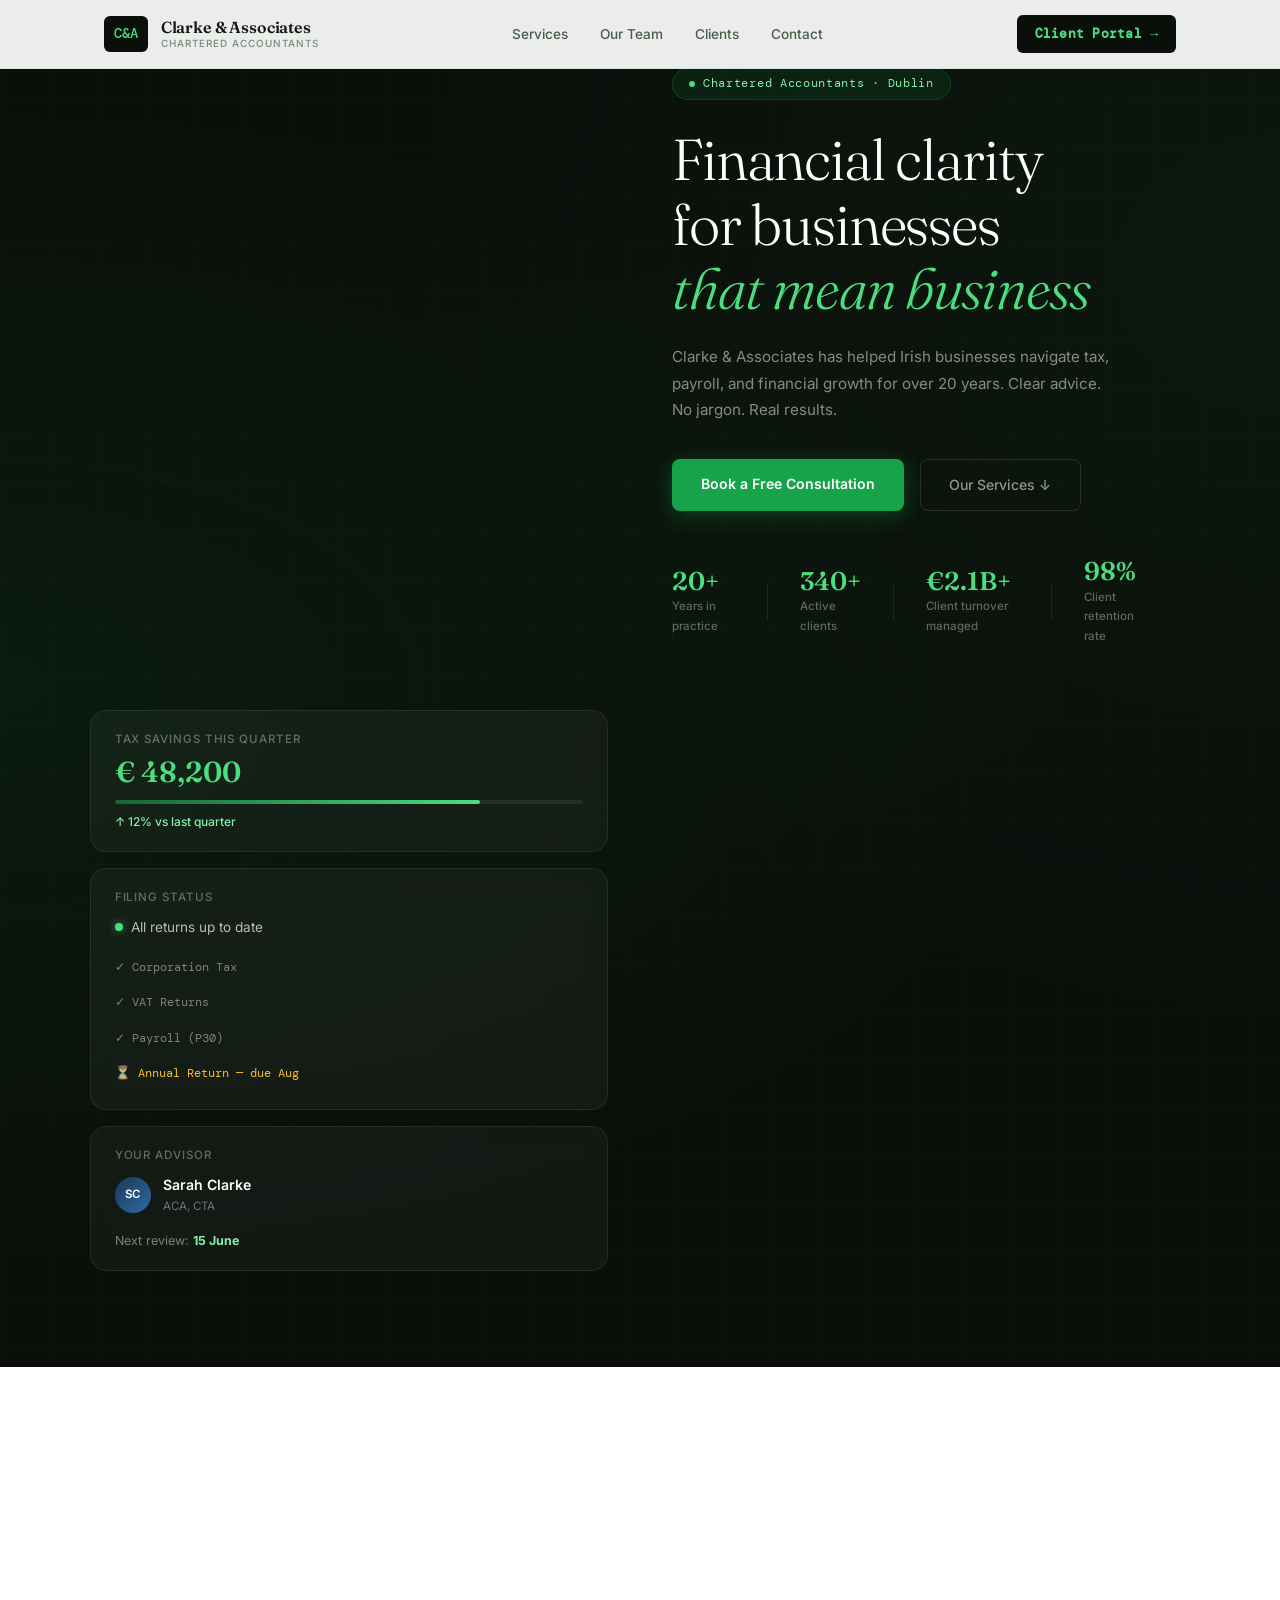
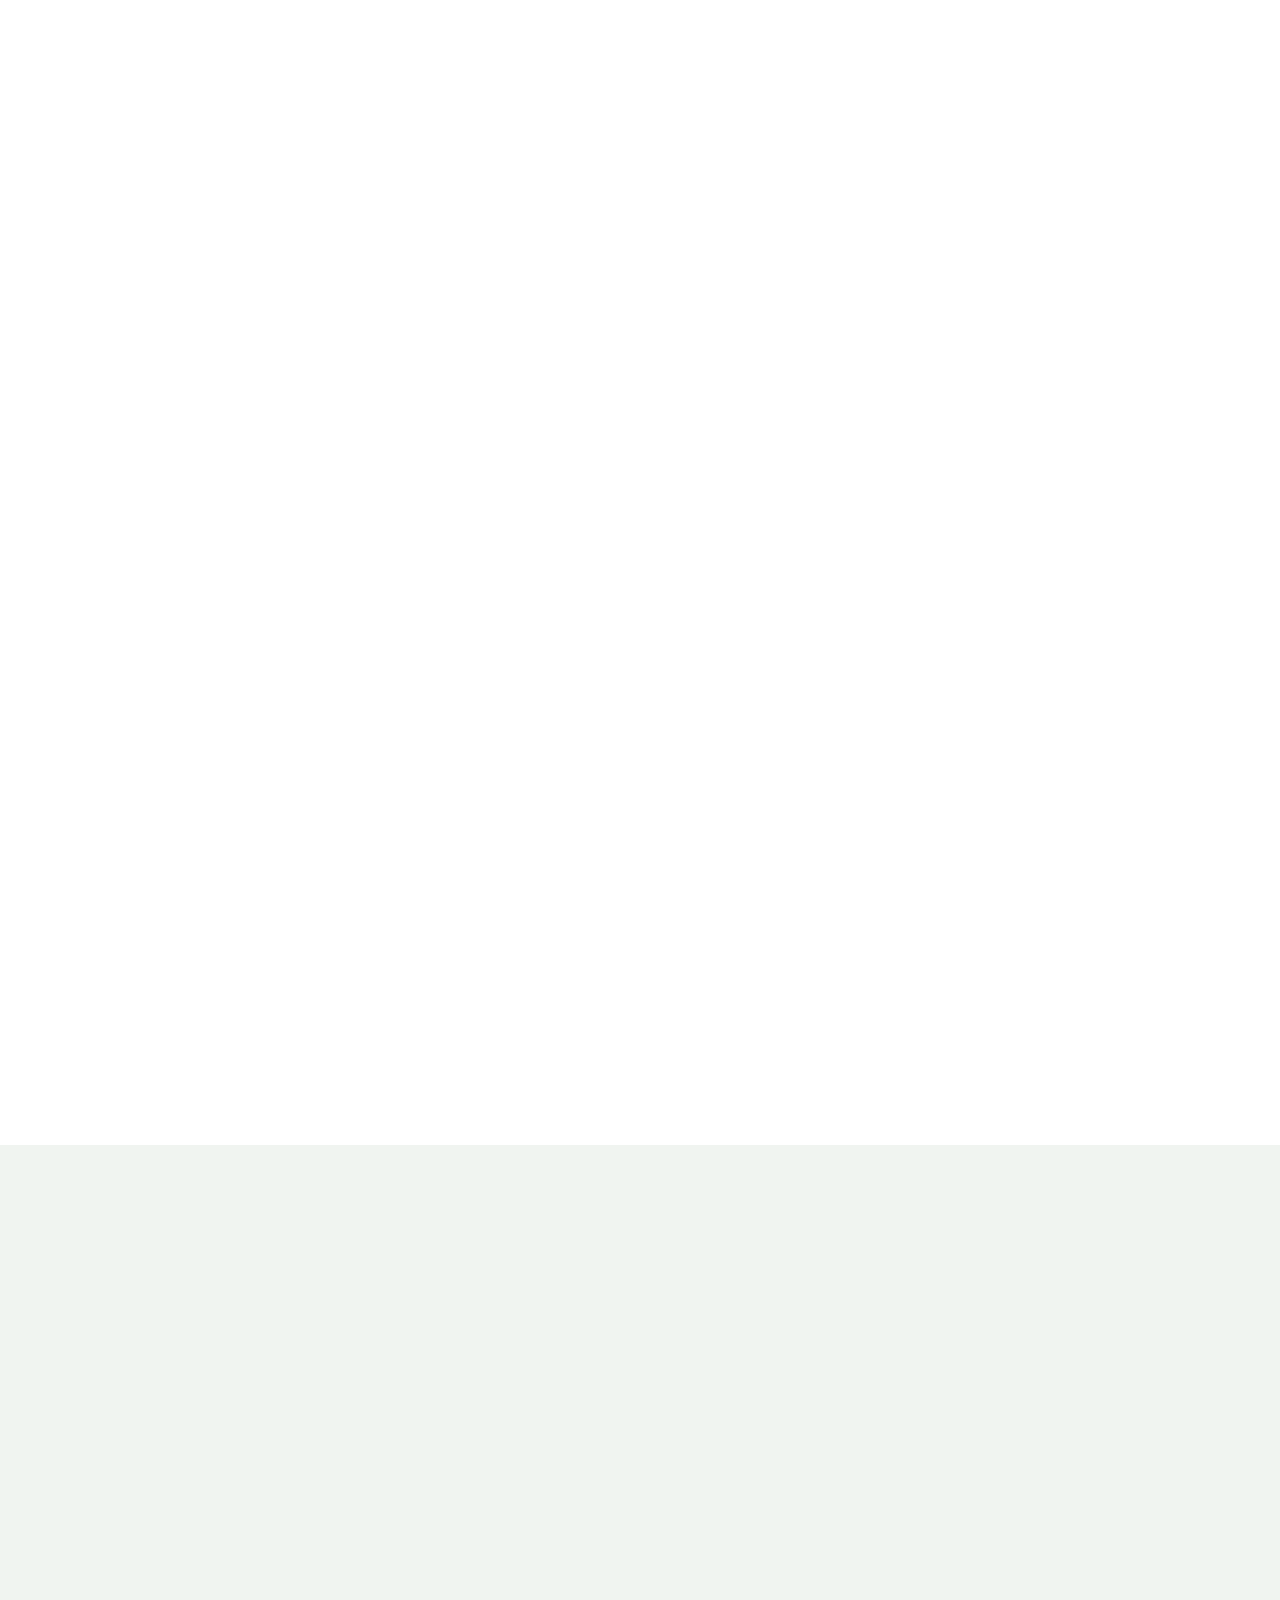
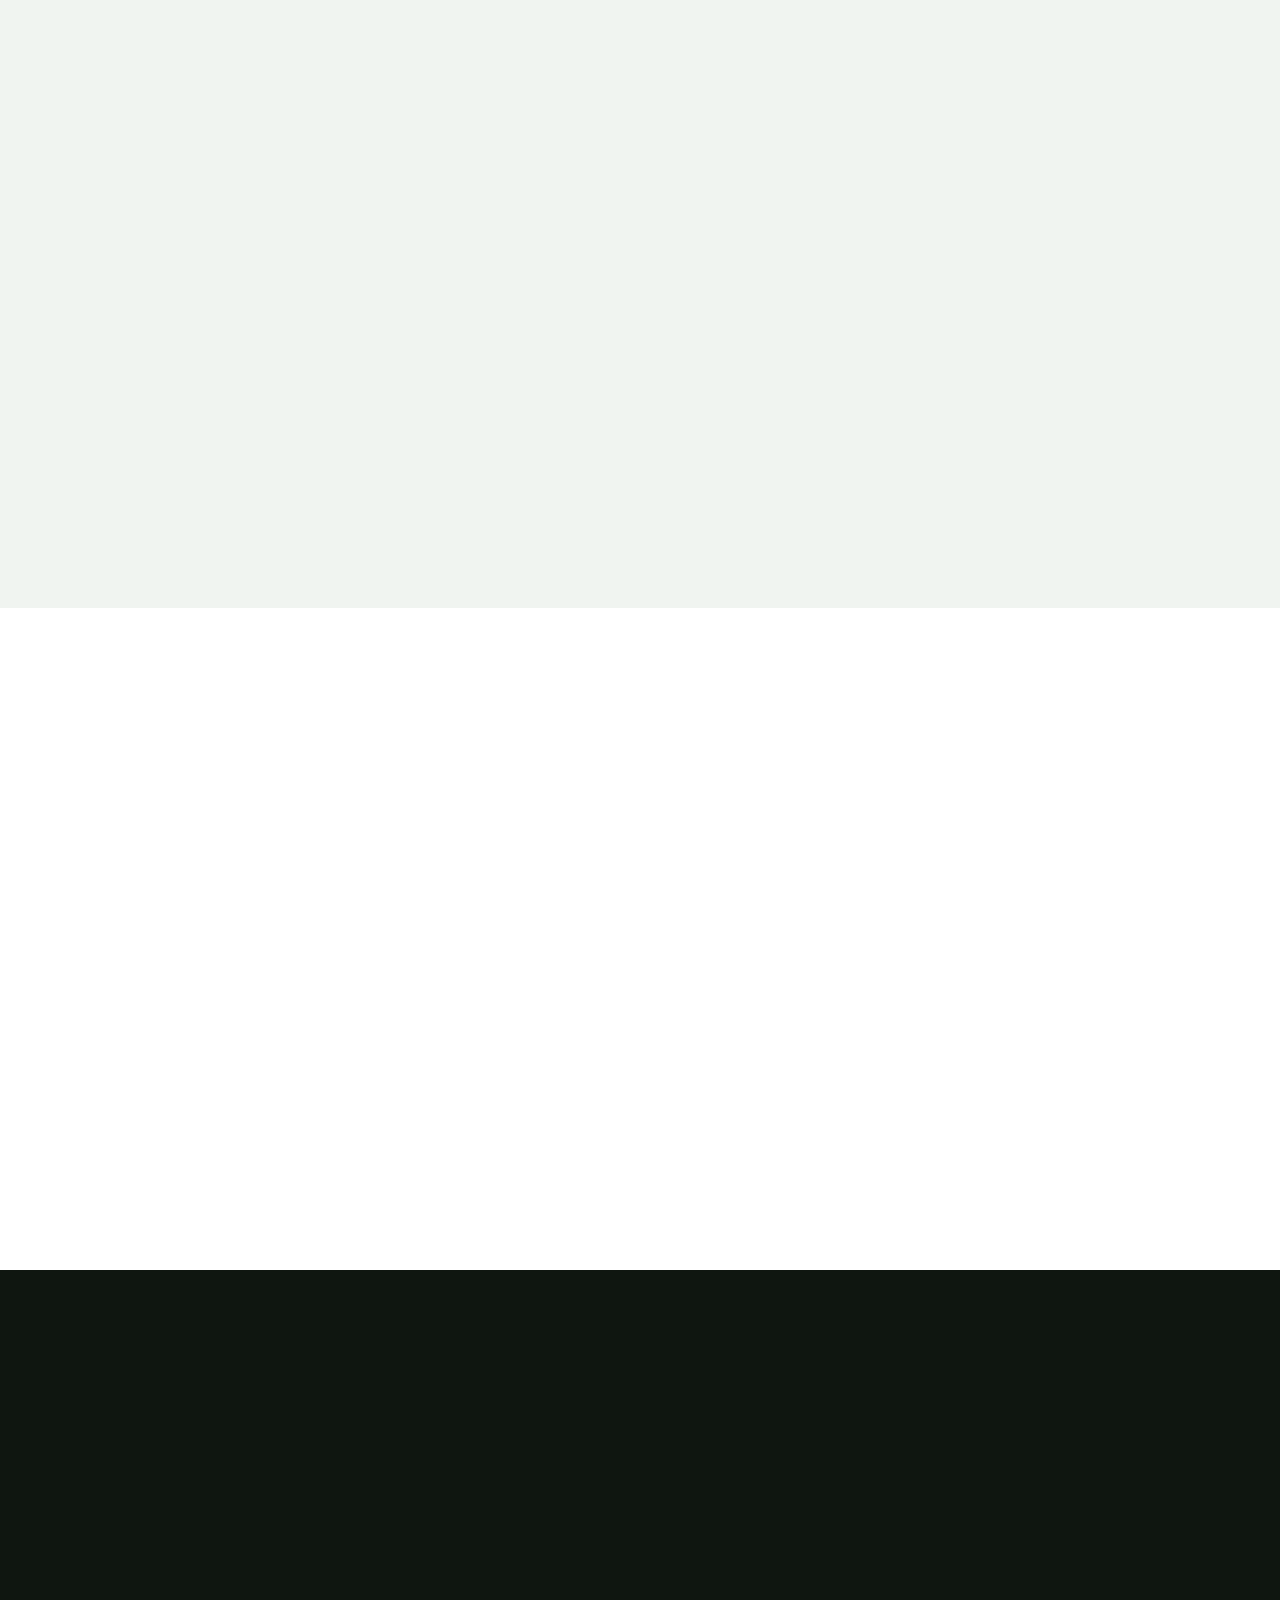
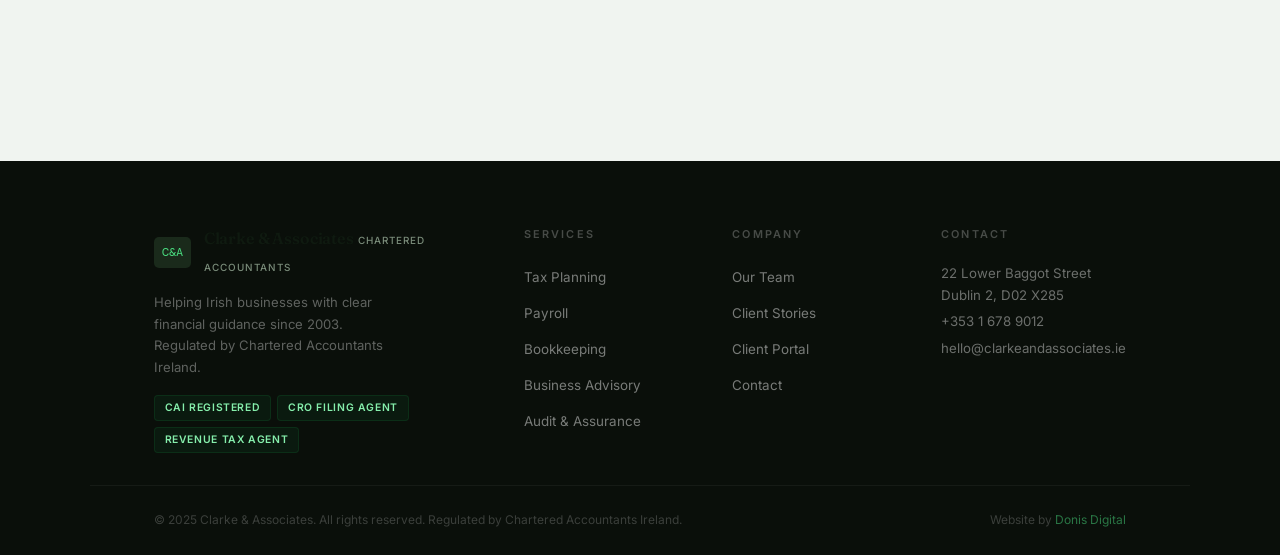
==== demos/accountancy/index.html @ 8ac21675 "Fix accountancy portal link and Safari blur" ====
<!DOCTYPE html>
<html lang="en">
<head>
  <meta charset="UTF-8"/>
  <meta name="viewport" content="width=device-width, initial-scale=1.0"/>
  <title>Clarke & Associates — Chartered Accountants Dublin</title>
  <link rel="preconnect" href="https://fonts.googleapis.com"/>
  <link href="https://fonts.googleapis.com/css2?family=Fraunces:ital,wght@0,300;0,400;0,600;1,300;1,400&family=Inter:wght@300;400;500;600&family=DM+Mono:wght@400;500&display=swap" rel="stylesheet"/>
  <link rel="stylesheet" href="style.css"/>
</head>
<body>

  <!-- NAV -->
  <nav id="navbar">
    <div class="nav-inner">
      <div class="nav-logo">
        <span class="logo-mark">C&amp;A</span>
        <div class="logo-text-wrap">
          <span class="logo-name">Clarke &amp; Associates</span>
          <span class="logo-sub">Chartered Accountants</span>
        </div>
      </div>
      <ul class="nav-links">
        <li><a href="#services">Services</a></li>
        <li><a href="#team">Our Team</a></li>
        <li><a href="#testimonials">Clients</a></li>
        <li><a href="#contact">Contact</a></li>
      </ul>
      <a href="#portal" class="nav-portal">Client Portal →</a>
      <button class="nav-burger" id="burger" aria-label="Toggle menu">&#9776;</button>
    </div>
  </nav>

  <!-- MOBILE MENU -->
  <div class="mobile-menu" id="mobileMenu">
    <ul>
      <li><a href="#services">Services</a></li>
      <li><a href="#team">Our Team</a></li>
      <li><a href="#testimonials">Clients</a></li>
      <li><a href="#contact">Contact</a></li>
      <li><a href="#portal" class="portal-link">Client Portal →</a></li>
    </ul>
  </div>

  <!-- HERO -->
  <section id="hero">
    <div class="hero-bg"></div>
    <div class="hero-content">
      <div class="hero-badge">
        <span class="badge-dot"></span>
        Chartered Accountants · Dublin
      </div>
      <h1>Financial clarity<br/>for businesses<br/><em>that mean business</em></h1>
      <p class="hero-desc">Clarke &amp; Associates has helped Irish businesses navigate tax, payroll, and financial growth for over 20 years. Clear advice. No jargon. Real results.</p>
      <div class="hero-ctas">
        <a href="#contact" class="btn-primary">Book a Free Consultation</a>
        <a href="#services" class="btn-ghost">Our Services ↓</a>
      </div>
      <div class="hero-trust">
        <div class="trust-item">
          <span class="trust-num">20+</span>
          <span class="trust-label">Years in practice</span>
        </div>
        <div class="trust-divider"></div>
        <div class="trust-item">
          <span class="trust-num">340+</span>
          <span class="trust-label">Active clients</span>
        </div>
        <div class="trust-divider"></div>
        <div class="trust-item">
          <span class="trust-num">€2.1B+</span>
          <span class="trust-label">Client turnover managed</span>
        </div>
        <div class="trust-divider"></div>
        <div class="trust-item">
          <span class="trust-num">98%</span>
          <span class="trust-label">Client retention rate</span>
        </div>
      </div>
    </div>
    <div class="hero-visual">
      <div class="hero-card card-1">
        <div class="hc-label">Tax savings this quarter</div>
        <div class="hc-value">€ 48,200</div>
        <div class="hc-bar"><div class="hc-fill w-78"></div></div>
        <div class="hc-sub">↑ 12% vs last quarter</div>
      </div>
      <div class="hero-card card-2">
        <div class="hc-label">Filing status</div>
        <div class="hc-status">
          <span class="status-dot green"></span>
          <span>All returns up to date</span>
        </div>
        <div class="hc-checklist">
          <div class="hc-check done">✓ Corporation Tax</div>
          <div class="hc-check done">✓ VAT Returns</div>
          <div class="hc-check done">✓ Payroll (P30)</div>
          <div class="hc-check pending">⏳ Annual Return — due Aug</div>
        </div>
      </div>
      <div class="hero-card card-3">
        <div class="hc-label">Your advisor</div>
        <div class="hc-advisor">
          <div class="advisor-avatar">SC</div>
          <div>
            <strong>Sarah Clarke</strong>
            <span>ACA, CTA</span>
          </div>
        </div>
        <div class="hc-next">Next review: <strong>15 June</strong></div>
      </div>
    </div>
  </section>

  <!-- SERVICES -->
  <section id="services">
    <div class="container">
      <div class="section-header reveal">
        <div class="section-tag">What we do</div>
        <h2>Services built around<br/>your business needs</h2>
        <p class="section-sub">Whether you're a sole trader or a growing SME, we have the expertise to keep your finances in order and your business moving forward.</p>
      </div>
      <div class="services-grid">

        <div class="service-card reveal">
          <div class="service-icon-wrap green">
            <span>📊</span>
          </div>
          <h3>Tax Planning &amp; Returns</h3>
          <p>Corporation tax, income tax, VAT — we handle it all. We also proactively identify tax-saving opportunities most businesses miss.</p>
          <ul class="service-list">
            <li>Corporation Tax (CT1)</li>
            <li>VAT registration &amp; returns</li>
            <li>Income Tax (Form 11)</li>
            <li>Capital Gains Tax</li>
            <li>Revenue audit support</li>
          </ul>
          <a href="#contact" class="service-link">Enquire →</a>
        </div>

        <div class="service-card reveal">
          <div class="service-icon-wrap blue">
            <span>💰</span>
          </div>
          <h3>Payroll Management</h3>
          <p>We take the stress out of payroll — from processing weekly or monthly runs to managing Revenue compliance and PAYE submissions.</p>
          <ul class="service-list">
            <li>Weekly &amp; monthly payroll</li>
            <li>PAYE / PRSI / USC</li>
            <li>P60 &amp; P30 submissions</li>
            <li>BIK calculations</li>
            <li>Employee onboarding support</li>
          </ul>
          <a href="#contact" class="service-link">Enquire →</a>
        </div>

        <div class="service-card reveal">
          <div class="service-icon-wrap amber">
            <span>📒</span>
          </div>
          <h3>Bookkeeping</h3>
          <p>Accurate, up-to-date books give you the financial clarity to make good decisions. We handle your books monthly so you always know where you stand.</p>
          <ul class="service-list">
            <li>Monthly bookkeeping</li>
            <li>Bank reconciliation</li>
            <li>Management accounts</li>
            <li>Xero &amp; Sage support</li>
            <li>Year-end accounts</li>
          </ul>
          <a href="#contact" class="service-link">Enquire →</a>
        </div>

        <div class="service-card reveal">
          <div class="service-icon-wrap purple">
            <span>🧭</span>
          </div>
          <h3>Business Advisory</h3>
          <p>Beyond the numbers, we're a strategic partner. From startup structuring to exit planning, we give you the insight to grow with confidence.</p>
          <ul class="service-list">
            <li>Company formation</li>
            <li>Business planning &amp; forecasting</li>
            <li>Cash flow management</li>
            <li>Grant &amp; funding applications</li>
            <li>Exit &amp; succession planning</li>
          </ul>
          <a href="#contact" class="service-link">Enquire →</a>
        </div>

        <div class="service-card reveal">
          <div class="service-icon-wrap teal">
            <span>🏢</span>
          </div>
          <h3>Company Secretarial</h3>
          <p>We handle the CRO filing, annual returns, and company law compliance that keeps your business in good standing.</p>
          <ul class="service-list">
            <li>Annual returns (B1)</li>
            <li>CRO filing</li>
            <li>Share allotments</li>
            <li>Director changes</li>
            <li>Registered office service</li>
          </ul>
          <a href="#contact" class="service-link">Enquire →</a>
        </div>

        <div class="service-card reveal">
          <div class="service-icon-wrap red">
            <span>🔍</span>
          </div>
          <h3>Audit &amp; Assurance</h3>
          <p>Statutory audits, internal reviews, and financial due diligence — delivered with precision and a clear written report.</p>
          <ul class="service-list">
            <li>Statutory audit</li>
            <li>Internal audit review</li>
            <li>Due diligence reports</li>
            <li>Financial health checks</li>
            <li>Charity audits</li>
          </ul>
          <a href="#contact" class="service-link">Enquire →</a>
        </div>

      </div>
    </div>
  </section>

  <!-- TEAM -->
  <section id="team">
    <div class="container">
      <div class="section-header reveal">
        <div class="section-tag">The people behind the numbers</div>
        <h2>Meet the team</h2>
        <p class="section-sub">Our team combines decades of Irish tax and accounting experience with a genuine commitment to client success.</p>
      </div>
      <div class="team-grid">

        <div class="team-card reveal">
          <div class="team-avatar grad-sc">SC</div>
          <div class="team-info">
            <h3>Sarah Clarke</h3>
            <div class="team-role">Founding Partner</div>
            <div class="team-quals">ACA · CTA · FITI</div>
            <p>Over 25 years in Irish tax practice. Sarah founded the firm in 2003 after a decade at a Big Four firm. She specialises in corporate restructuring and Revenue dispute resolution.</p>
          </div>
        </div>

        <div class="team-card reveal">
          <div class="team-avatar grad-mc">MC</div>
          <div class="team-info">
            <h3>Michael Clarke</h3>
            <div class="team-role">Managing Partner</div>
            <div class="team-quals">FCA · ACCA</div>
            <p>Michael leads our SME advisory practice. With a background in corporate finance and business development, he helps clients plan for growth, investment, and exit.</p>
          </div>
        </div>

        <div class="team-card reveal">
          <div class="team-avatar grad-er">ER</div>
          <div class="team-info">
            <h3>Emma Ryan</h3>
            <div class="team-role">Senior Tax Manager</div>
            <div class="team-quals">ACA · CTA</div>
            <p>Emma manages our personal and corporate tax portfolios. She has extensive experience in R&amp;D tax credits, property transactions, and succession planning for family businesses.</p>
          </div>
        </div>

        <div class="team-card reveal">
          <div class="team-avatar grad-do">DO</div>
          <div class="team-info">
            <h3>Declan O'Brien</h3>
            <div class="team-role">Payroll &amp; Compliance Manager</div>
            <div class="team-quals">IPASS · ACCA</div>
            <p>Declan heads our payroll bureau, managing payroll for over 80 client businesses. He is also our lead contact for Revenue audits and compliance reviews.</p>
          </div>
        </div>

      </div>
    </div>
  </section>

  <!-- TESTIMONIALS -->
  <section id="testimonials">
    <div class="container">
      <div class="section-header reveal">
        <div class="section-tag">Client voices</div>
        <h2>What our clients say</h2>
      </div>
      <div class="testimonials-grid">

        <div class="testi-card reveal">
          <div class="testi-stars">★★★★★</div>
          <p>"Clarke &amp; Associates completely transformed how we manage our finances. We used to dread tax season — now it's effortless. Sarah's advice saved us over €30,000 in our first year alone."</p>
          <div class="testi-author">
            <div class="testi-avatar bg-jm">JM</div>
            <div>
              <strong>James Murphy</strong>
              <span>Director, Murphy Construction Ltd</span>
            </div>
          </div>
        </div>

        <div class="testi-card reveal">
          <div class="testi-stars">★★★★★</div>
          <p>"As a sole trader growing into a limited company, I had no idea where to start. Michael walked me through everything clearly and patiently. I genuinely couldn't run my business without this team."</p>
          <div class="testi-author">
            <div class="testi-avatar bg-ak">AK</div>
            <div>
              <strong>Aoife Kelly</strong>
              <span>Owner, AK Design Studio</span>
            </div>
          </div>
        </div>

        <div class="testi-card reveal">
          <div class="testi-stars">★★★★★</div>
          <p>"We've been with Clarke &amp; Associates for 11 years. Their payroll service is faultless and their bookkeeping gives us management accounts we actually use to make decisions every month."</p>
          <div class="testi-author">
            <div class="testi-avatar bg-pt">PT</div>
            <div>
              <strong>Patrick Thornton</strong>
              <span>MD, Thornton Retail Group</span>
            </div>
          </div>
        </div>

      </div>
    </div>
  </section>

  <!-- CLIENT PORTAL -->
  <section id="portal">
    <div class="portal-inner">
      <div class="portal-left reveal">
        <div class="section-tag">Secure access</div>
        <h2>Your documents,<br/><em>always at hand</em></h2>
        <p>Log in to your secure client portal to access financial statements, tax returns, payroll reports, and correspondence — any time, from any device.</p>
        <ul class="portal-features">
          <li><span>🔒</span> Bank-grade 256-bit encryption</li>
          <li><span>📄</span> All documents in one place</li>
          <li><span>🔔</span> Filing deadline reminders</li>
          <li><span>💬</span> Direct message your advisor</li>
          <li><span>📱</span> Mobile-friendly access</li>
        </ul>
        <a href="https://portal.clarkeandassociates.ie/" class="btn-green" target="_blank" rel="noreferrer noopener">Log In to Portal →</a>
        <p class="portal-note">New client? Your login details are provided at onboarding.</p>
      </div>
      <div class="portal-right reveal">
        <div class="portal-mock">
          <div class="pm-topbar">
            <div class="pm-dots">
              <span></span><span></span><span></span>
            </div>
            <div class="pm-url">portal.clarkeandassociates.ie</div>
            <div class="pm-lock">🔒</div>
          </div>
          <div class="pm-body">
            <div class="pm-welcome">Good morning, James ☀️</div>
            <div class="pm-cards">
              <div class="pm-card">
                <div class="pm-card-icon">📄</div>
                <div>
                  <strong>Latest documents</strong>
                  <span>3 new files uploaded</span>
                </div>
              </div>
              <div class="pm-card">
                <div class="pm-card-icon">⏰</div>
                <div>
                  <strong>Next deadline</strong>
                  <span>VAT return — 19 Jul</span>
                </div>
              </div>
              <div class="pm-card">
                <div class="pm-card-icon">💬</div>
                <div>
                  <strong>Messages</strong>
                  <span>1 unread from Emma</span>
                </div>
              </div>
              <div class="pm-card">
                <div class="pm-card-icon">✅</div>
                <div>
                  <strong>Filing status</strong>
                  <span>All returns current</span>
                </div>
              </div>
            </div>
          </div>
        </div>
      </div>
    </div>
  </section>

  <!-- HOURS & CONTACT -->
  <section id="contact">
    <div class="container">
      <div class="section-header reveal">
        <div class="section-tag">Get in touch</div>
        <h2>Let's talk about<br/>your business</h2>
        <p class="section-sub">The first consultation is always free. Tell us about your business and we'll come back with a clear proposal.</p>
      </div>
      <div class="contact-grid">

        <!-- LEFT INFO -->
        <div class="contact-left reveal">

          <div class="hours-card">
            <h3>Office Hours</h3>
            <div class="hours-list">
              <div class="hours-row">
                <span class="hours-day">Monday</span>
                <span class="hours-time">08:30 – 17:30</span>
                <span class="hours-badge open" id="mon-badge"></span>
              </div>
              <div class="hours-row">
                <span class="hours-day">Tuesday</span>
                <span class="hours-time">08:30 – 17:30</span>
                <span class="hours-badge" id="tue-badge"></span>
              </div>
              <div class="hours-row">
                <span class="hours-day">Wednesday</span>
                <span class="hours-time">08:30 – 17:30</span>
                <span class="hours-badge" id="wed-badge"></span>
              </div>
              <div class="hours-row">
                <span class="hours-day">Thursday</span>
                <span class="hours-time">08:30 – 17:30</span>
                <span class="hours-badge" id="thu-badge"></span>
              </div>
              <div class="hours-row">
                <span class="hours-day">Friday</span>
                <span class="hours-time">08:30 – 16:30</span>
                <span class="hours-badge" id="fri-badge"></span>
              </div>
              <div class="hours-row closed">
                <span class="hours-day">Saturday</span>
                <span class="hours-time">Closed</span>
              </div>
              <div class="hours-row closed">
                <span class="hours-day">Sunday</span>
                <span class="hours-time">Closed</span>
              </div>
            </div>
            <div class="hours-status" id="hoursStatus"></div>
          </div>

          <div class="contact-info-list">
            <div class="ci-item">
              <span class="ci-icon">📍</span>
              <div>
                <strong>Address</strong>
                <p>22 Lower Baggot Street<br/>Dublin 2, D02 X285</p>
              </div>
            </div>
            <div class="ci-item">
              <span class="ci-icon">📞</span>
              <div>
                <strong>Phone</strong>
                <p>+353 1 678 9012</p>
              </div>
            </div>
            <div class="ci-item">
              <span class="ci-icon">✉️</span>
              <div>
                <strong>Email</strong>
                <p>hello@clarkeandassociates.ie</p>
              </div>
            </div>
            <div class="ci-item">
              <span class="ci-icon">💼</span>
              <div>
                <strong>LinkedIn</strong>
                <p>linkedin.com/company/clarke-associates</p>
              </div>
            </div>
          </div>

        </div>

        <!-- RIGHT FORM -->
        <div class="contact-right reveal">
          <div class="contact-form-card">
            <h3>Book a Free Consultation</h3>
            <div class="contact-form">
              <div class="form-row">
                <div class="form-group">
                  <label>Full name</label>
                  <input type="text" placeholder="Your name"/>
                </div>
                <div class="form-group">
                  <label>Company name</label>
                  <input type="text" placeholder="Your company"/>
                </div>
              </div>
              <div class="form-row">
                <div class="form-group">
                  <label>Email</label>
                  <input type="email" placeholder="you@company.ie"/>
                </div>
                <div class="form-group">
                  <label>Phone</label>
                  <input type="tel" placeholder="+353 ..."/>
                </div>
              </div>
              <div class="form-group">
                <label>Service of interest</label>
                <select title="Select a service of interest"></select>
                  <option value="">Select a service...</option>
                  <option>Tax Planning &amp; Returns</option>
                  <option>Payroll Management</option>
                  <option>Bookkeeping</option>
                  <option>Business Advisory</option>
                  <option>Company Secretarial</option>
                  <option>Audit &amp; Assurance</option>
                  <option>Not sure — need advice</option>
                </select>

              </div>
              <div class="form-group">
                <label>Tell us about your business</label>
                <textarea rows="4" placeholder="A brief description of your business and what you need help with..."></textarea>
              </div>
              <button class="btn-submit" id="contactBtn">Request Consultation</button>
              <p class="form-note">We respond within one business day. First consultation is free — no obligation.</p>
            </div>
          </div>
        </div>

      </div>
    </div>
  </section>

  <!-- FOOTER -->
  <footer>
    <div class="footer-inner">
      <div class="footer-brand">
        <div class="footer-logo">
          <span class="logo-mark-sm">C&amp;A</span>
          <div>
            <span class="logo-name">Clarke &amp; Associates</span>
            <span class="logo-sub">Chartered Accountants</span>
          </div>
        </div>
        <p>Helping Irish businesses with clear financial guidance since 2003. Regulated by Chartered Accountants Ireland.</p>
        <div class="footer-badges">
          <span>CAI Registered</span>
          <span>CRO Filing Agent</span>
          <span>Revenue Tax Agent</span>
        </div>
      </div>
      <div class="footer-links">
        <h4>Services</h4>
        <ul>
          <li><a href="#services">Tax Planning</a></li>
          <li><a href="#services">Payroll</a></li>
          <li><a href="#services">Bookkeeping</a></li>
          <li><a href="#services">Business Advisory</a></li>
          <li><a href="#services">Audit &amp; Assurance</a></li>
        </ul>
      </div>
      <div class="footer-links">
        <h4>Company</h4>
        <ul>
          <li><a href="#team">Our Team</a></li>
          <li><a href="#testimonials">Client Stories</a></li>
          <li><a href="#portal">Client Portal</a></li>
          <li><a href="#contact">Contact</a></li>
        </ul>
      </div>
      <div class="footer-contact-col">
        <h4>Contact</h4>
        <p>22 Lower Baggot Street<br/>Dublin 2, D02 X285</p>
        <p>+353 1 678 9012</p>
        <p>hello@clarkeandassociates.ie</p>
      </div>
    </div>
    <div class="footer-bottom">
      <p>© 2025 Clarke &amp; Associates. All rights reserved. Regulated by Chartered Accountants Ireland.</p>
      <p class="footer-credit">Website by <a href="../../">Donis Digital</a></p>
    </div>
  </footer>

  <script src="script.js"></script>
</body>
</html>
---- demos/accountancy/style.css ----
/* ── ROOT VARIABLES ── */
:root {
  --dark: #0a0f0a;
  --dark2: #0f1610;
  --dark3: #141f15;
  --surface: #1a2a1b;
  --surface2: #1f3020;
  --green: #16a34a;
  --green-light: #4ade80;
  --green-dim: #166534;
  --green-muted: #86efac;
  --white: #ffffff;
  --off-white: #f8faf8;
  --cream: #f0f4f0;
  --text: #0f1a10;
  --text-muted: #4a5c4a;
  --text-light: #7a8c7a;
  --border: rgba(22,163,74,0.1);
  --border-mid: rgba(22,163,74,0.2);
  --border-strong: rgba(22,163,74,0.35);
  --shadow: 0 4px 24px rgba(10,15,10,0.08);
  --shadow-lg: 0 20px 60px rgba(10,15,10,0.14);
  --radius: 10px;
  --radius-lg: 16px;

  /* Service accent colours */
  --green-acc: #16a34a;
  --blue-acc: #1d4ed8;
  --amber-acc: #d97706;
  --purple-acc: #7c3aed;
  --teal-acc: #0891b2;
  --red-acc: #dc2626;
}

/* ── RESET ── */
*, *::before, *::after { box-sizing: border-box; margin: 0; padding: 0; }
html { scroll-behavior: smooth; }
body {
  background: var(--off-white);
  color: var(--text);
  font-family: 'Inter', sans-serif;
  font-size: 16px;
  line-height: 1.7;
  overflow-x: hidden;
}
a { color: inherit; text-decoration: none; }

/* ── NAV ── */
#navbar {
  position: fixed;
  top: 0; left: 0; right: 0;
  z-index: 100;
  background: rgba(255,255,255,0.92);
  -webkit-backdrop-filter: blur(20px);
  backdrop-filter: blur(20px);
  border-bottom: 1px solid var(--border);
  transition: box-shadow 0.3s;
}
#navbar.scrolled {
  box-shadow: var(--shadow-lg);
}
.nav-inner {
  max-width: 1200px;
  margin: 0 auto;
  padding: 0 5%;
  height: 68px;
  display: flex;
  align-items: center;
  justify-content: space-between;
  gap: 2rem;
}
.nav-logo {
  display: flex;
  align-items: center;
  gap: 0.8rem;
}
.logo-mark {
  background: var(--dark);
  color: var(--green-light);
  font-family: 'DM Mono', monospace;
  font-size: 0.85rem;
  font-weight: 500;
  padding: 0.4rem 0.6rem;
  border-radius: 6px;
  letter-spacing: 0.02em;
}
.logo-text-wrap { display: flex; flex-direction: column; line-height: 1.2; }
.logo-name {
  font-family: 'Fraunces', serif;
  font-size: 1rem;
  font-weight: 600;
  color: var(--text);
  letter-spacing: -0.01em;
}
.logo-sub {
  font-size: 0.62rem;
  font-weight: 500;
  color: var(--text-light);
  letter-spacing: 0.1em;
  text-transform: uppercase;
}
.nav-links {
  display: flex;
  gap: 2rem;
  list-style: none;
}
.nav-links a {
  font-size: 0.85rem;
  font-weight: 500;
  color: var(--text-muted);
  transition: color 0.2s;
}
.nav-links a:hover { color: var(--text); }
.nav-portal {
  background: var(--dark);
  color: var(--green-light);
  padding: 0.5rem 1.1rem;
  border-radius: 6px;
  font-size: 0.82rem;
  font-weight: 600;
  font-family: 'DM Mono', monospace;
  letter-spacing: 0.02em;
  transition: all 0.2s;
}
.nav-portal:hover {
  background: var(--surface);
  transform: translateY(-1px);
}
.nav-burger {
  display: none;
  background: none;
  border: none;
  color: var(--text);
  font-size: 1.5rem;
  cursor: pointer;
}

/* ── MOBILE MENU ── */
.mobile-menu {
  display: none;
  position: fixed;
  top: 68px; left: 0; right: 0;
  background: white;
  z-index: 99;
  border-bottom: 1px solid var(--border-mid);
  box-shadow: var(--shadow-lg);
}
.mobile-menu.open { display: block; }
.mobile-menu ul { list-style: none; }
.mobile-menu a {
  display: block;
  padding: 0.9rem 5%;
  color: var(--text-muted);
  font-size: 0.9rem;
  font-weight: 500;
  border-bottom: 1px solid var(--border);
  transition: color 0.2s;
}
.mobile-menu a:hover, .mobile-menu .portal-link { color: var(--green); }
.mobile-menu .portal-link { font-family: 'DM Mono', monospace; font-size: 0.85rem; }

/* ── HERO ── */
#hero {
  min-height: 100vh;
  padding-top: 68px;
  background: var(--dark);
  display: grid;
  grid-template-columns: 1fr 1fr;
  align-items: center;
  gap: 4rem;
  padding-left: 7%;
  padding-right: 7%;
  overflow: hidden;
  position: relative;
}
#hero::before {
  content: '';
  position: absolute;
  inset: 0;
  background:
    radial-gradient(ellipse at 0% 50%, rgba(22,163,74,0.08) 0%, transparent 60%),
    radial-gradient(ellipse at 100% 20%, rgba(74,222,128,0.04) 0%, transparent 50%);
  pointer-events: none;
}
/* Subtle grid */
#hero::after {
  content: '';
  position: absolute;
  inset: 0;
  background-image:
    linear-gradient(rgba(22,163,74,0.04) 1px, transparent 1px),
    linear-gradient(90deg, rgba(22,163,74,0.04) 1px, transparent 1px);
  background-size: 48px 48px;
  pointer-events: none;
}
.hero-content { position: relative; z-index: 1; }
.hero-badge {
  display: inline-flex;
  align-items: center;
  gap: 0.5rem;
  background: rgba(22,163,74,0.1);
  border: 1px solid rgba(22,163,74,0.25);
  border-radius: 100px;
  padding: 0.3rem 1rem;
  font-family: 'DM Mono', monospace;
  font-size: 0.72rem;
  color: var(--green-muted);
  letter-spacing: 0.06em;
  margin-bottom: 1.8rem;
  animation: fadeUp 0.7s ease both;
}
.badge-dot {
  width: 6px; height: 6px;
  background: var(--green-light);
  border-radius: 50%;
  animation: pulse 2s ease infinite;
}
@keyframes pulse {
  0%,100% { opacity:1; transform:scale(1); }
  50% { opacity:0.4; transform:scale(0.7); }
}
#hero h1 {
  font-family: 'Fraunces', serif;
  font-weight: 300;
  font-size: clamp(2.4rem, 4.5vw, 3.8rem);
  line-height: 1.12;
  letter-spacing: -0.02em;
  color: white;
  animation: fadeUp 0.7s 0.1s ease both;
}
#hero h1 em {
  font-style: italic;
  color: var(--green-light);
}
.hero-desc {
  margin-top: 1.4rem;
  font-size: 0.95rem;
  color: rgba(255,255,255,0.5);
  max-width: 440px;
  line-height: 1.75;
  animation: fadeUp 0.7s 0.2s ease both;
}
.hero-ctas {
  display: flex;
  gap: 1rem;
  margin-top: 2.2rem;
  animation: fadeUp 0.7s 0.3s ease both;
}
.btn-primary {
  background: var(--green);
  color: white;
  padding: 0.8rem 1.8rem;
  border-radius: 8px;
  font-size: 0.88rem;
  font-weight: 600;
  transition: all 0.2s;
  box-shadow: 0 4px 20px rgba(22,163,74,0.35);
}
.btn-primary:hover {
  background: #15803d;
  transform: translateY(-2px);
  box-shadow: 0 8px 30px rgba(22,163,74,0.45);
}
.btn-ghost {
  background: transparent;
  color: rgba(255,255,255,0.55);
  border: 1px solid rgba(255,255,255,0.12);
  padding: 0.8rem 1.8rem;
  border-radius: 8px;
  font-size: 0.88rem;
  font-weight: 500;
  transition: all 0.2s;
}
.btn-ghost:hover {
  border-color: rgba(74,222,128,0.3);
  color: var(--green-muted);
}
.hero-trust {
  display: flex;
  align-items: center;
  gap: 0;
  margin-top: 3rem;
  animation: fadeUp 0.7s 0.4s ease both;
}
.trust-item {
  display: flex;
  flex-direction: column;
  padding-right: 2rem;
}
.trust-num {
  font-family: 'Fraunces', serif;
  font-size: 1.6rem;
  font-weight: 600;
  color: var(--green-light);
  line-height: 1;
}
.trust-label {
  font-size: 0.72rem;
  color: rgba(255,255,255,0.35);
  margin-top: 0.2rem;
  font-weight: 500;
}
.trust-divider {
  width: 1px;
  height: 36px;
  background: rgba(255,255,255,0.08);
  margin-right: 2rem;
}

/* ── HERO VISUAL ── */
.hero-visual {
  position: relative;
  z-index: 1;
  display: flex;
  flex-direction: column;
  gap: 1rem;
  animation: fadeUp 0.7s 0.25s ease both;
}
.hero-card {
  background: rgba(255,255,255,0.04);
  border: 1px solid rgba(255,255,255,0.08);
  border-radius: var(--radius-lg);
  padding: 1.2rem 1.5rem;
  -webkit-backdrop-filter: blur(10px);
  backdrop-filter: blur(10px);
  transition: border-color 0.2s;
}
.hero-card:hover { border-color: rgba(74,222,128,0.2); }
.hc-label {
  font-size: 0.72rem;
  font-weight: 500;
  color: rgba(255,255,255,0.35);
  letter-spacing: 0.08em;
  text-transform: uppercase;
  margin-bottom: 0.5rem;
}
.hc-value {
  font-family: 'Fraunces', serif;
  font-size: 1.8rem;
  font-weight: 600;
  color: var(--green-light);
  line-height: 1;
  margin-bottom: 0.8rem;
}
.hc-bar {
  height: 4px;
  background: rgba(255,255,255,0.08);
  border-radius: 2px;
  overflow: hidden;
  margin-bottom: 0.5rem;
}
.hc-fill {
  height: 100%;
  background: linear-gradient(90deg, var(--green-dim), var(--green-light));
  border-radius: 2px;
  animation: growBar 1.5s ease both;
}
.hc-fill.w-78 { width: 78%; }
@keyframes growBar { from { width: 0 !important; } }
.hc-sub { font-size: 0.75rem; color: var(--green-muted); font-weight: 500; }
.hc-status {
  display: flex;
  align-items: center;
  gap: 0.5rem;
  margin-bottom: 0.8rem;
  font-size: 0.85rem;
  color: rgba(255,255,255,0.7);
}
.status-dot {
  width: 8px; height: 8px;
  border-radius: 50%;
}
.status-dot.green { background: var(--green-light); box-shadow: 0 0 8px rgba(74,222,128,0.6); }
.hc-checklist { display: flex; flex-direction: column; gap: 0.3rem; }
.hc-check {
  font-size: 0.78rem;
  font-family: 'DM Mono', monospace;
  padding: 0.3rem 0;
}
.hc-check.done { color: rgba(255,255,255,0.45); }
.hc-check.pending { color: #fbbf24; }
.hc-advisor {
  display: flex;
  align-items: center;
  gap: 0.8rem;
  margin-bottom: 0.8rem;
}
.advisor-avatar {
  width: 36px; height: 36px;
  border-radius: 50%;
  background: linear-gradient(135deg, #1a3a5c, #2d6a9f);
  display: flex;
  align-items: center;
  justify-content: center;
  font-size: 0.72rem;
  font-weight: 600;
  color: white;
}
.hc-advisor div { display: flex; flex-direction: column; }
.hc-advisor strong { font-size: 0.88rem; color: white; font-weight: 600; }
.hc-advisor span { font-size: 0.72rem; color: rgba(255,255,255,0.4); }
.hc-next { font-size: 0.78rem; color: rgba(255,255,255,0.45); }
.hc-next strong { color: var(--green-muted); }

/* ── SECTIONS ── */
section { padding: 6rem 5%; }
.container { max-width: 1100px; margin: 0 auto; }
.section-header { text-align: center; margin-bottom: 3.5rem; }
.section-tag {
  font-family: 'DM Mono', monospace;
  font-size: 0.7rem;
  color: var(--green);
  letter-spacing: 0.12em;
  text-transform: uppercase;
  margin-bottom: 0.7rem;
}
h2 {
  font-family: 'Fraunces', serif;
  font-weight: 300;
  font-size: clamp(1.8rem, 3.5vw, 2.6rem);
  line-height: 1.2;
  letter-spacing: -0.02em;
  color: var(--text);
}
h2 em { font-style: italic; color: var(--green-dim); }
.section-sub {
  margin-top: 0.8rem;
  font-size: 0.92rem;
  color: var(--text-muted);
  max-width: 520px;
  margin-left: auto;
  margin-right: auto;
  line-height: 1.7;
}

/* ── SERVICES ── */
#services { background: white; }
.services-grid {
  display: grid;
  grid-template-columns: repeat(auto-fit, minmax(300px, 1fr));
  gap: 1.5rem;
}
.service-card {
  background: var(--off-white);
  border: 1px solid var(--border);
  border-radius: var(--radius-lg);
  padding: 2rem;
  transition: all 0.3s;
}
.service-card:hover {
  border-color: var(--border-strong);
  transform: translateY(-4px);
  box-shadow: var(--shadow-lg);
  background: white;
}
.service-icon-wrap {
  width: 44px; height: 44px;
  border-radius: 10px;
  display: flex;
  align-items: center;
  justify-content: center;
  font-size: 1.3rem;
  margin-bottom: 1.2rem;
}
.service-icon-wrap.green  { background: rgba(22,163,74,0.08); }
.service-icon-wrap.blue   { background: rgba(29,78,216,0.08); }
.service-icon-wrap.amber  { background: rgba(217,119,6,0.08); }
.service-icon-wrap.purple { background: rgba(124,58,237,0.08); }
.service-icon-wrap.teal   { background: rgba(8,145,178,0.08); }
.service-icon-wrap.red    { background: rgba(220,38,38,0.08); }
.service-card h3 {
  font-family: 'Fraunces', serif;
  font-weight: 500;
  font-size: 1.08rem;
  color: var(--text);
  margin-bottom: 0.6rem;
}
.service-card > p {
  font-size: 0.87rem;
  color: var(--text-muted);
  line-height: 1.65;
  margin-bottom: 1rem;
}
.service-list {
  list-style: none;
  display: flex;
  flex-direction: column;
  gap: 0.35rem;
  margin-bottom: 1.2rem;
}
.service-list li {
  font-size: 0.82rem;
  color: var(--text-muted);
  padding-left: 1rem;
  position: relative;
}
.service-list li::before {
  content: '→';
  position: absolute;
  left: 0;
  color: var(--green);
  font-size: 0.75rem;
}
.service-link {
  font-size: 0.8rem;
  font-weight: 600;
  color: var(--green);
  transition: gap 0.2s, letter-spacing 0.2s;
  letter-spacing: 0.02em;
}
.service-link:hover { letter-spacing: 0.05em; }

/* ── TEAM ── */
#team { background: var(--cream); }
.team-grid {
  display: grid;
  grid-template-columns: repeat(auto-fit, minmax(260px, 1fr));
  gap: 1.5rem;
}
.team-card {
  background: white;
  border: 1px solid var(--border);
  border-radius: var(--radius-lg);
  padding: 1.8rem;
  display: flex;
  flex-direction: column;
  align-items: center;
  text-align: center;
  gap: 1rem;
  transition: all 0.3s;
}
.team-card:hover {
  border-color: var(--border-strong);
  transform: translateY(-4px);
  box-shadow: var(--shadow-lg);
}
.team-avatar {
  width: 72px; height: 72px;
  border-radius: 50%;
  display: flex;
  align-items: center;
  justify-content: center;
  font-size: 1.1rem;
  font-weight: 700;
  color: white;
  letter-spacing: 0.05em;
  font-family: 'DM Mono', monospace;
}
.team-avatar.grad-sc { background: linear-gradient(135deg,#1a3a5c,#2d6a9f); }
.team-avatar.grad-mc { background: linear-gradient(135deg,#1a4a3a,#2d8a6a); }
.team-avatar.grad-er { background: linear-gradient(135deg,#3a1a4a,#6a2d8a); }
.team-avatar.grad-do { background: linear-gradient(135deg,#4a3a1a,#8a6a2d); }
.team-info h3 {
  font-family: 'Fraunces', serif;
  font-size: 1.05rem;
  font-weight: 500;
  color: var(--text);
  margin-bottom: 0.2rem;
}
.team-role {
  font-size: 0.78rem;
  font-weight: 600;
  color: var(--green);
  letter-spacing: 0.05em;
  text-transform: uppercase;
  margin-bottom: 0.2rem;
}
.team-quals {
  font-family: 'DM Mono', monospace;
  font-size: 0.7rem;
  color: var(--text-light);
  margin-bottom: 0.8rem;
}
.team-info p {
  font-size: 0.84rem;
  color: var(--text-muted);
  line-height: 1.65;
}

/* ── TESTIMONIALS ── */
#testimonials { background: white; }
.testimonials-grid {
  display: grid;
  grid-template-columns: repeat(auto-fit, minmax(300px, 1fr));
  gap: 1.5rem;
}
.testi-card {
  background: var(--off-white);
  border: 1px solid var(--border);
  border-radius: var(--radius-lg);
  padding: 2rem;
  transition: all 0.3s;
}
.testi-card:hover {
  border-color: var(--border-strong);
  transform: translateY(-3px);
  box-shadow: var(--shadow-lg);
}
.testi-stars {
  color: #f59e0b;
  font-size: 0.9rem;
  letter-spacing: 0.1em;
  margin-bottom: 1rem;
}
.testi-card p {
  font-family: 'Fraunces', serif;
  font-style: italic;
  font-size: 0.97rem;
  color: var(--text);
  line-height: 1.7;
  margin-bottom: 1.5rem;
}
.testi-author {
  display: flex;
  align-items: center;
  gap: 0.8rem;
}
.testi-avatar {
  width: 40px; height: 40px;
  border-radius: 50%;
  display: flex;
  align-items: center;
  justify-content: center;
  font-size: 0.72rem;
  font-weight: 700;
  color: white;
  font-family: 'DM Mono', monospace;
}
.testi-avatar.bg-jm { background: #1a3a5c; }
.testi-avatar.bg-ak { background: #1a4a3a; }
.testi-avatar.bg-pt { background: #3a1a4a; }
.testi-author div { display: flex; flex-direction: column; }
.testi-author strong { font-size: 0.88rem; font-weight: 600; color: var(--text); }
.testi-author span { font-size: 0.78rem; color: var(--text-light); }

/* ── PORTAL ── */
#portal {
  background: var(--dark2);
  padding: 0;
}
#portal .section-tag { color: var(--green-light); }
#portal h2 { color: white; }
.portal-inner {
  max-width: 1100px;
  margin: 0 auto;
  padding: 6rem 5%;
  display: grid;
  grid-template-columns: 1fr 1fr;
  gap: 5rem;
  align-items: center;
}
.portal-left p {
  font-size: 0.92rem;
  color: rgba(255,255,255,0.5);
  line-height: 1.75;
  margin-top: 1rem;
  margin-bottom: 1.8rem;
}
.portal-features {
  list-style: none;
  display: flex;
  flex-direction: column;
  gap: 0.7rem;
  margin-bottom: 2rem;
}
.portal-features li {
  display: flex;
  align-items: center;
  gap: 0.8rem;
  font-size: 0.88rem;
  color: rgba(255,255,255,0.6);
}
.portal-features li span { font-size: 1rem; }
.btn-green {
  display: inline-block;
  background: var(--green);
  color: white;
  padding: 0.85rem 2rem;
  border-radius: 8px;
  font-size: 0.88rem;
  font-weight: 600;
  transition: all 0.2s;
  box-shadow: 0 4px 20px rgba(22,163,74,0.3);
}
.btn-green:hover {
  background: #15803d;
  transform: translateY(-2px);
}
.portal-note {
  margin-top: 0.8rem;
  font-size: 0.75rem;
  color: rgba(255,255,255,0.25);
  font-style: italic;
}

/* ── PORTAL MOCK ── */
.portal-mock {
  background: rgba(255,255,255,0.04);
  border: 1px solid rgba(255,255,255,0.08);
  border-radius: var(--radius-lg);
  overflow: hidden;
}
.pm-topbar {
  background: rgba(255,255,255,0.06);
  padding: 0.7rem 1rem;
  display: flex;
  align-items: center;
  gap: 0.6rem;
  border-bottom: 1px solid rgba(255,255,255,0.05);
}
.pm-dots { display: flex; gap: 0.4rem; }
.pm-dots span {
  width: 8px; height: 8px;
  border-radius: 50%;
  background: rgba(255,255,255,0.15);
}
.pm-url {
  font-family: 'DM Mono', monospace;
  font-size: 0.68rem;
  color: rgba(255,255,255,0.3);
  flex: 1;
  text-align: center;
}
.pm-lock { font-size: 0.75rem; }
.pm-body { padding: 1.5rem; }
.pm-welcome {
  font-size: 0.88rem;
  color: rgba(255,255,255,0.7);
  margin-bottom: 1.2rem;
  font-weight: 500;
}
.pm-cards { display: grid; grid-template-columns: 1fr 1fr; gap: 0.8rem; }
.pm-card {
  background: rgba(255,255,255,0.04);
  border: 1px solid rgba(255,255,255,0.06);
  border-radius: 8px;
  padding: 0.9rem;
  display: flex;
  align-items: flex-start;
  gap: 0.6rem;
  transition: border-color 0.2s;
}
.pm-card:hover { border-color: rgba(74,222,128,0.2); }
.pm-card-icon { font-size: 1rem; }
.pm-card div { display: flex; flex-direction: column; }
.pm-card strong { font-size: 0.75rem; color: rgba(255,255,255,0.7); font-weight: 600; }
.pm-card span { font-size: 0.7rem; color: rgba(255,255,255,0.35); margin-top: 0.1rem; }

/* ── CONTACT ── */
#contact { background: var(--cream); }
.contact-grid {
  display: grid;
  grid-template-columns: 1fr 1fr;
  gap: 3rem;
  align-items: start;
}
.contact-left { display: flex; flex-direction: column; gap: 1.5rem; }

/* Hours card */
.hours-card {
  background: white;
  border: 1px solid var(--border);
  border-radius: var(--radius-lg);
  overflow: hidden;
}
.hours-card h3 {
  font-family: 'Fraunces', serif;
  font-size: 0.95rem;
  font-weight: 500;
  color: var(--text);
  padding: 1rem 1.5rem;
  border-bottom: 1px solid var(--border);
  background: var(--off-white);
}
.hours-list { padding: 0.3rem 0; }
.hours-row {
  display: flex;
  align-items: center;
  padding: 0.65rem 1.5rem;
  border-bottom: 1px solid var(--border);
  gap: 1rem;
  transition: background 0.2s;
}
.hours-row:last-child { border-bottom: none; }
.hours-row:hover { background: var(--off-white); }
.hours-row.closed { opacity: 0.4; }
.hours-day {
  font-size: 0.85rem;
  font-weight: 500;
  color: var(--text);
  min-width: 90px;
}
.hours-time {
  font-family: 'DM Mono', monospace;
  font-size: 0.78rem;
  color: var(--text-muted);
  flex: 1;
}
.hours-badge {
  font-size: 0.65rem;
  font-weight: 700;
  letter-spacing: 0.08em;
  text-transform: uppercase;
  padding: 0.15rem 0.5rem;
  border-radius: 100px;
  min-width: 50px;
  text-align: center;
}
.hours-badge.open  { background: rgba(22,163,74,0.1); color: var(--green); }
.hours-badge.closed-now { background: rgba(220,38,38,0.08); color: #dc2626; }
.hours-status {
  padding: 0.8rem 1.5rem;
  font-size: 0.78rem;
  font-weight: 500;
  background: var(--off-white);
  border-top: 1px solid var(--border);
}

/* Contact info list */
.contact-info-list { display: flex; flex-direction: column; gap: 0.8rem; }
.ci-item {
  background: white;
  border: 1px solid var(--border);
  border-radius: var(--radius);
  padding: 1rem 1.2rem;
  display: flex;
  align-items: flex-start;
  gap: 0.9rem;
  transition: border-color 0.2s;
}
.ci-item:hover { border-color: var(--border-strong); }
.ci-icon { font-size: 1.1rem; margin-top: 0.1rem; }
.ci-item div { display: flex; flex-direction: column; }
.ci-item strong {
  font-size: 0.75rem;
  font-weight: 600;
  color: var(--text);
  letter-spacing: 0.06em;
  text-transform: uppercase;
  margin-bottom: 0.15rem;
}
.ci-item p { font-size: 0.86rem; color: var(--text-muted); line-height: 1.5; }

/* Contact form */
.contact-form-card {
  background: white;
  border: 1px solid var(--border);
  border-radius: var(--radius-lg);
  padding: 2rem;
  box-shadow: var(--shadow-lg);
}
.contact-form-card h3 {
  font-family: 'Fraunces', serif;
  font-size: 1.1rem;
  font-weight: 500;
  color: var(--text);
  margin-bottom: 1.5rem;
  padding-bottom: 1rem;
  border-bottom: 1px solid var(--border);
}
.contact-form { display: flex; flex-direction: column; gap: 1rem; }
.form-row { display: grid; grid-template-columns: 1fr 1fr; gap: 1rem; }
.form-group { display: flex; flex-direction: column; gap: 0.35rem; }
.form-group label {
  font-size: 0.72rem;
  font-weight: 600;
  letter-spacing: 0.08em;
  text-transform: uppercase;
  color: var(--text-light);
}
.form-group input,
.form-group select,
.form-group textarea {
  background: var(--off-white);
  border: 1px solid var(--border-mid);
  border-radius: 7px;
  padding: 0.7rem 0.9rem;
  color: var(--text);
  font-family: 'Inter', sans-serif;
  font-size: 0.9rem;
  outline: none;
  transition: border-color 0.2s, box-shadow 0.2s;
  resize: none;
}
.form-group input:focus,
.form-group select:focus,
.form-group textarea:focus {
  border-color: var(--green);
  box-shadow: 0 0 0 3px rgba(22,163,74,0.08);
}
.btn-submit {
  width: 100%;
  background: var(--dark);
  color: var(--green-light);
  border: none;
  padding: 0.95rem;
  border-radius: 8px;
  font-family: 'Inter', sans-serif;
  font-size: 0.88rem;
  font-weight: 600;
  letter-spacing: 0.04em;
  cursor: pointer;
  transition: all 0.2s;
  margin-top: 0.5rem;
}
.btn-submit:hover {
  background: var(--surface);
  transform: translateY(-1px);
  box-shadow: 0 8px 25px rgba(10,15,10,0.2);
}
.form-note {
  text-align: center;
  font-size: 0.75rem;
  color: var(--text-light);
  line-height: 1.5;
}

/* ── FOOTER ── */
footer { background: var(--dark); color: white; }
.footer-inner {
  max-width: 1100px;
  margin: 0 auto;
  padding: 4rem 5% 2rem;
  display: grid;
  grid-template-columns: 2fr 1fr 1fr 1fr;
  gap: 3rem;
}
.footer-logo {
  display: flex;
  align-items: center;
  gap: 0.8rem;
  margin-bottom: 0.8rem;
}
.logo-mark-sm {
  background: var(--surface);
  color: var(--green-light);
  font-family: 'DM Mono', monospace;
  font-size: 0.78rem;
  padding: 0.3rem 0.5rem;
  border-radius: 5px;
}
.footer-brand p {
  font-size: 0.82rem;
  color: rgba(255,255,255,0.35);
  line-height: 1.65;
  max-width: 240px;
  margin-bottom: 1rem;
}
.footer-badges {
  display: flex;
  flex-wrap: wrap;
  gap: 0.4rem;
}
.footer-badges span {
  font-size: 0.65rem;
  font-weight: 600;
  letter-spacing: 0.06em;
  text-transform: uppercase;
  background: rgba(22,163,74,0.08);
  border: 1px solid rgba(22,163,74,0.15);
  color: var(--green-muted);
  padding: 0.2rem 0.6rem;
  border-radius: 4px;
}
.footer-links h4,
.footer-contact-col h4 {
  font-size: 0.68rem;
  letter-spacing: 0.2em;
  text-transform: uppercase;
  color: rgba(255,255,255,0.25);
  margin-bottom: 1.2rem;
  font-weight: 600;
}
.footer-links ul { list-style: none; display: flex; flex-direction: column; gap: 0.55rem; }
.footer-links a {
  font-size: 0.84rem;
  color: rgba(255,255,255,0.45);
  transition: color 0.2s;
}
.footer-links a:hover { color: var(--green-muted); }
.footer-contact-col p {
  font-size: 0.83rem;
  color: rgba(255,255,255,0.4);
  line-height: 1.65;
  margin-bottom: 0.3rem;
}
.footer-bottom {
  max-width: 1100px;
  margin: 0 auto;
  padding: 1.5rem 5%;
  border-top: 1px solid rgba(255,255,255,0.05);
  display: flex;
  justify-content: space-between;
  align-items: center;
  flex-wrap: wrap;
  gap: 0.5rem;
}
.footer-bottom p { font-size: 0.75rem; color: rgba(255,255,255,0.2); }
.footer-credit a { color: rgba(74,222,128,0.5); transition: color 0.2s; }
.footer-credit a:hover { color: var(--green-light); }

/* ── ANIMATIONS ── */
@keyframes fadeUp {
  from { opacity:0; transform:translateY(24px); }
  to   { opacity:1; transform:translateY(0); }
}
.reveal {
  opacity: 0;
  transform: translateY(28px);
  transition: opacity 0.6s ease, transform 0.6s ease;
}
.reveal.visible { opacity:1; transform:translateY(0); }

/* ── MOBILE ── */
@media (max-width: 900px) {
  #hero {
    grid-template-columns: 1fr;
    padding-top: 100px;
    padding-bottom: 4rem;
  }
  .hero-visual { display: none; }
  .hero-trust { flex-wrap: wrap; gap: 1rem; }
  .trust-divider { display: none; }
  .trust-item { padding: 0; min-width: 120px; }
}
@media (max-width: 768px) {
  .nav-links, .nav-portal { display: none; }
  .nav-burger { display: block; }
  .services-grid { grid-template-columns: 1fr; }
  .team-grid { grid-template-columns: 1fr 1fr; }
  .testimonials-grid { grid-template-columns: 1fr; }
  .portal-inner { grid-template-columns: 1fr; gap: 2.5rem; }
  .contact-grid { grid-template-columns: 1fr; }
  .form-row { grid-template-columns: 1fr; }
  .footer-inner { grid-template-columns: 1fr 1fr; }
  .footer-bottom { flex-direction: column; text-align: center; }
}
@media (max-width: 480px) {
  .team-grid { grid-template-columns: 1fr; }
  .footer-inner { grid-template-columns: 1fr; }
}
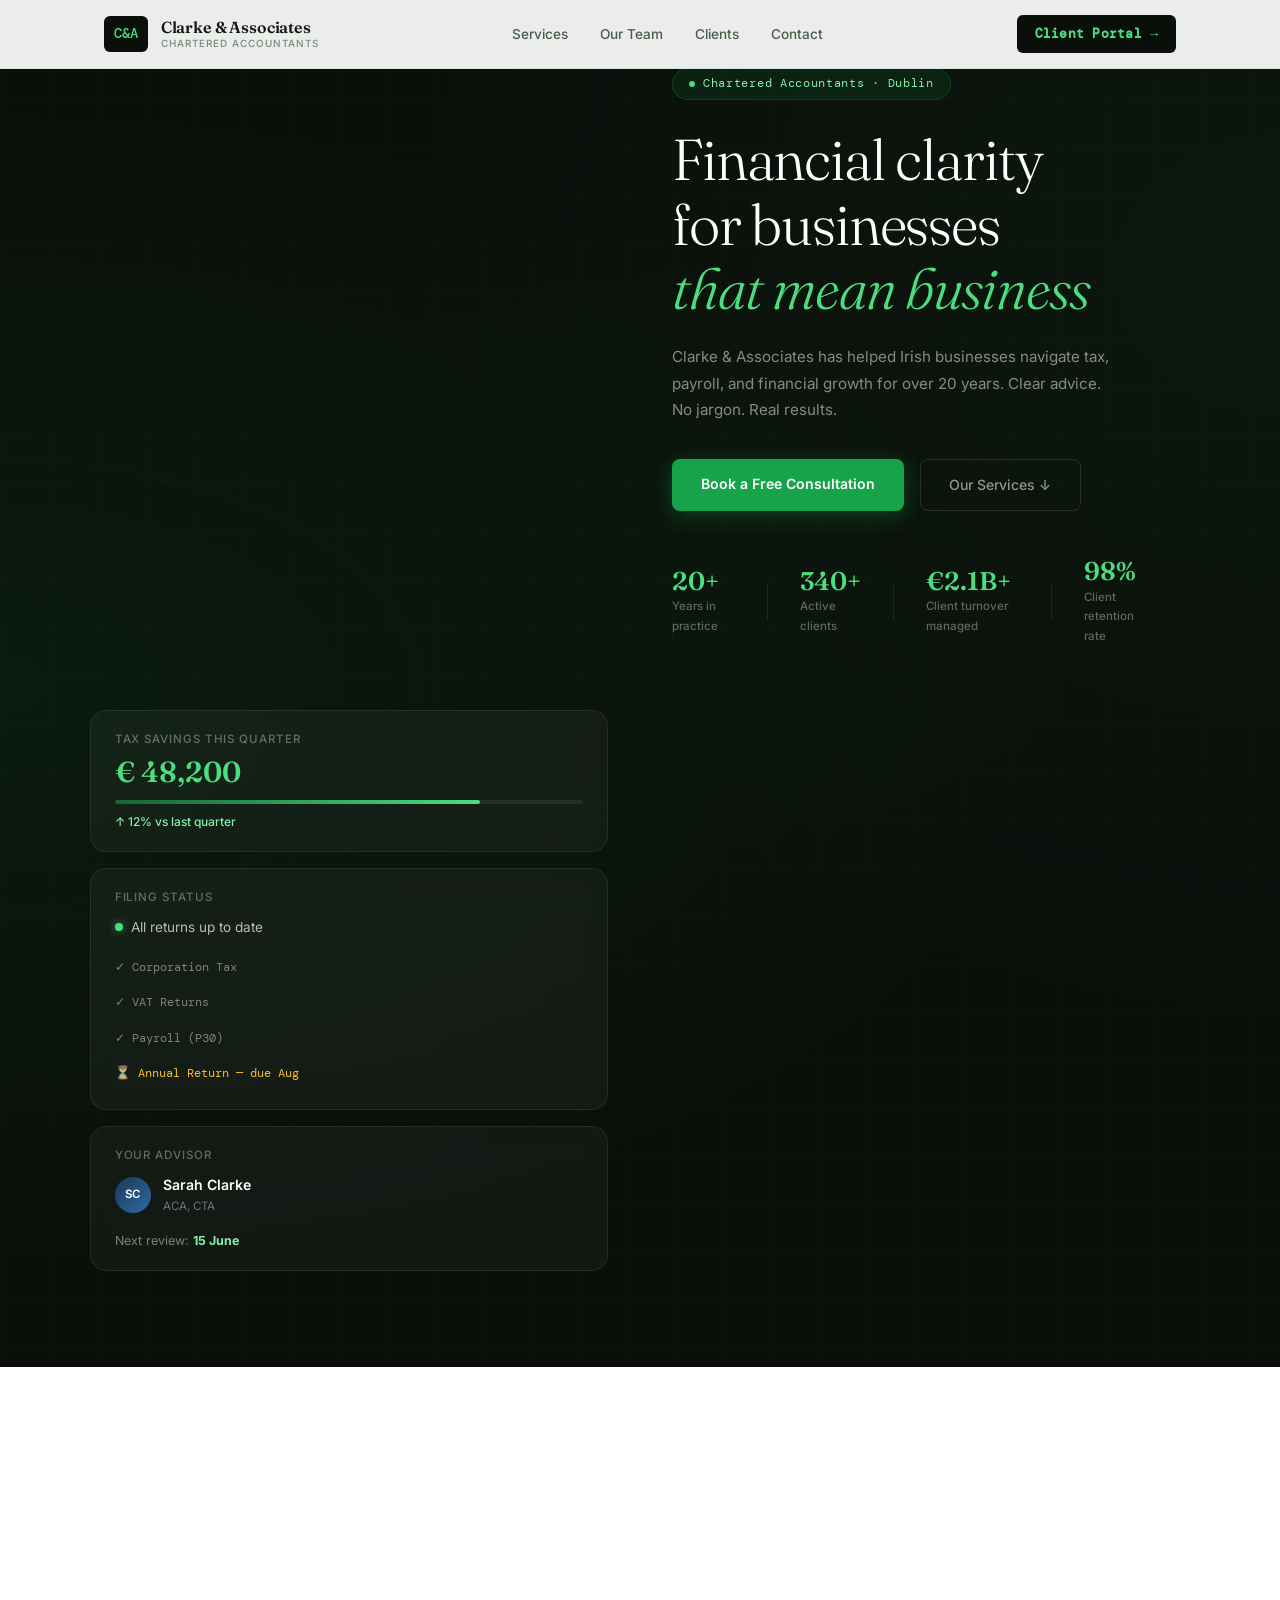
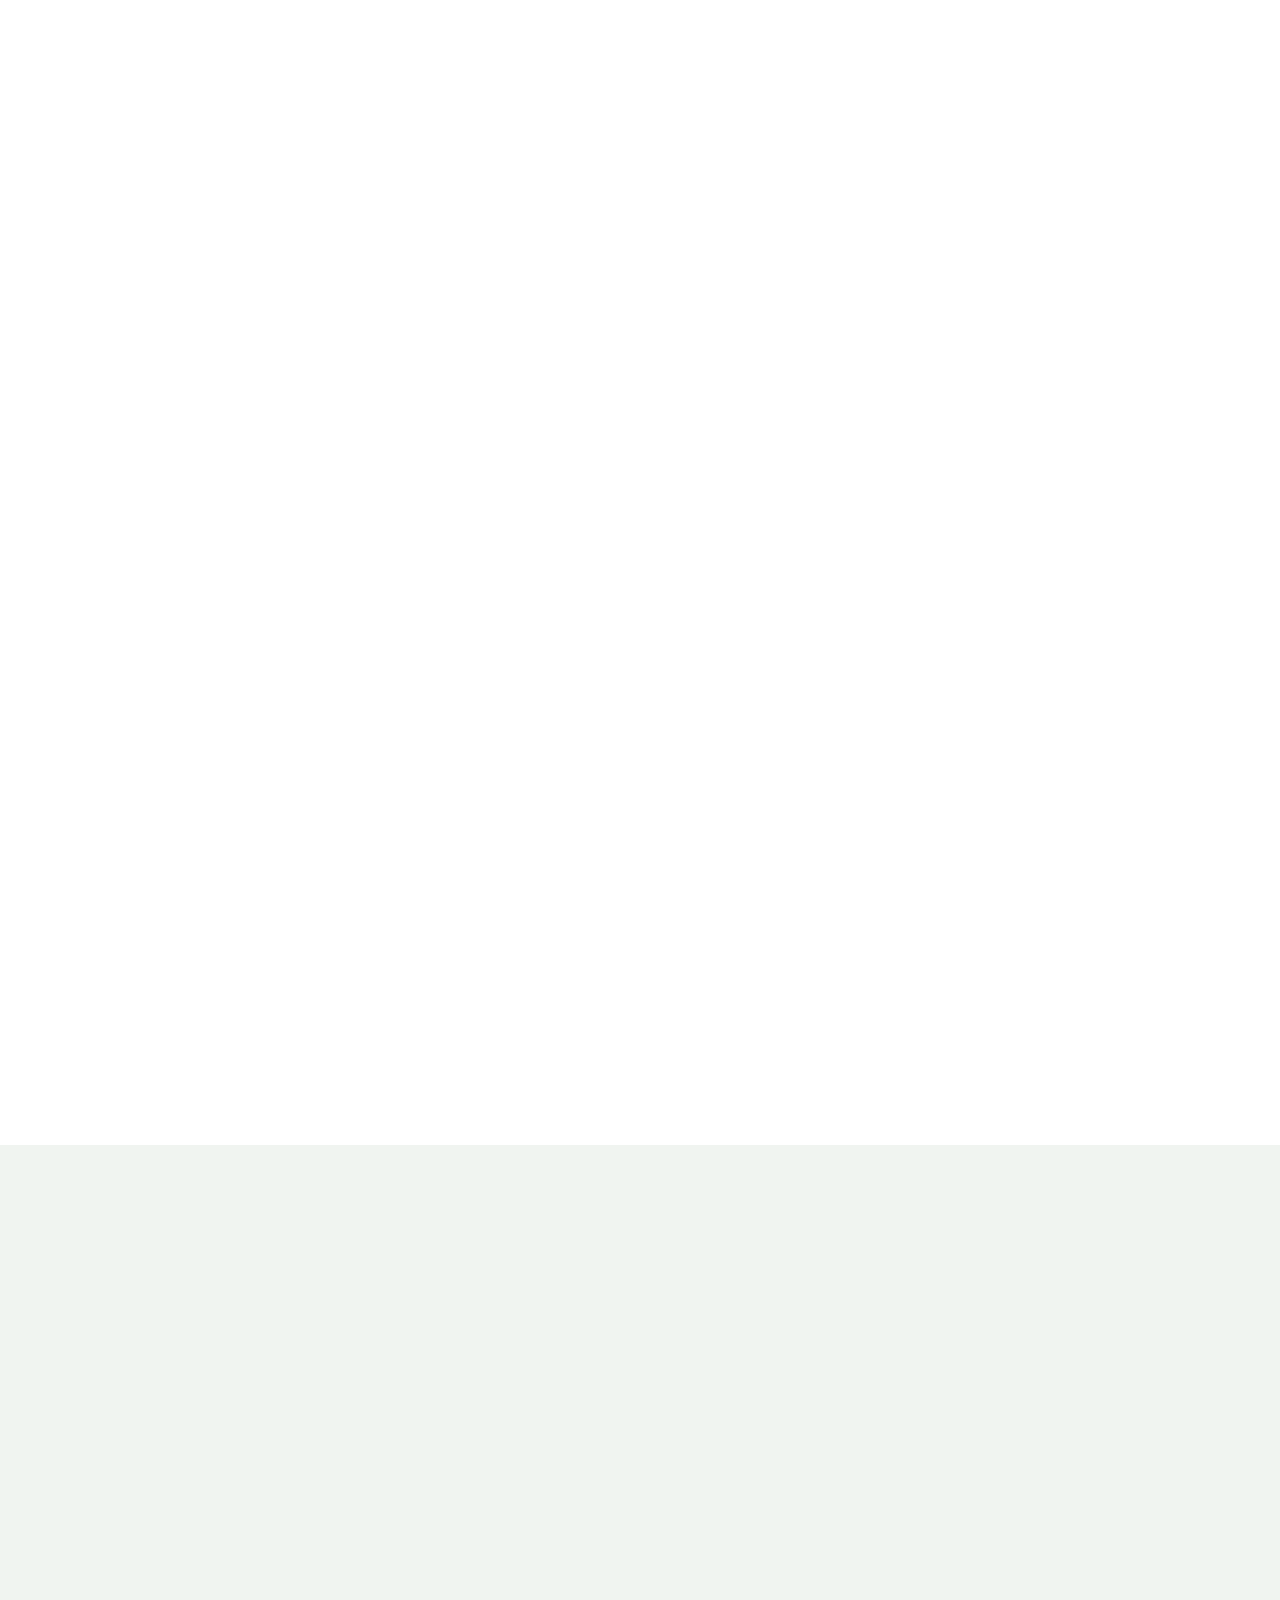
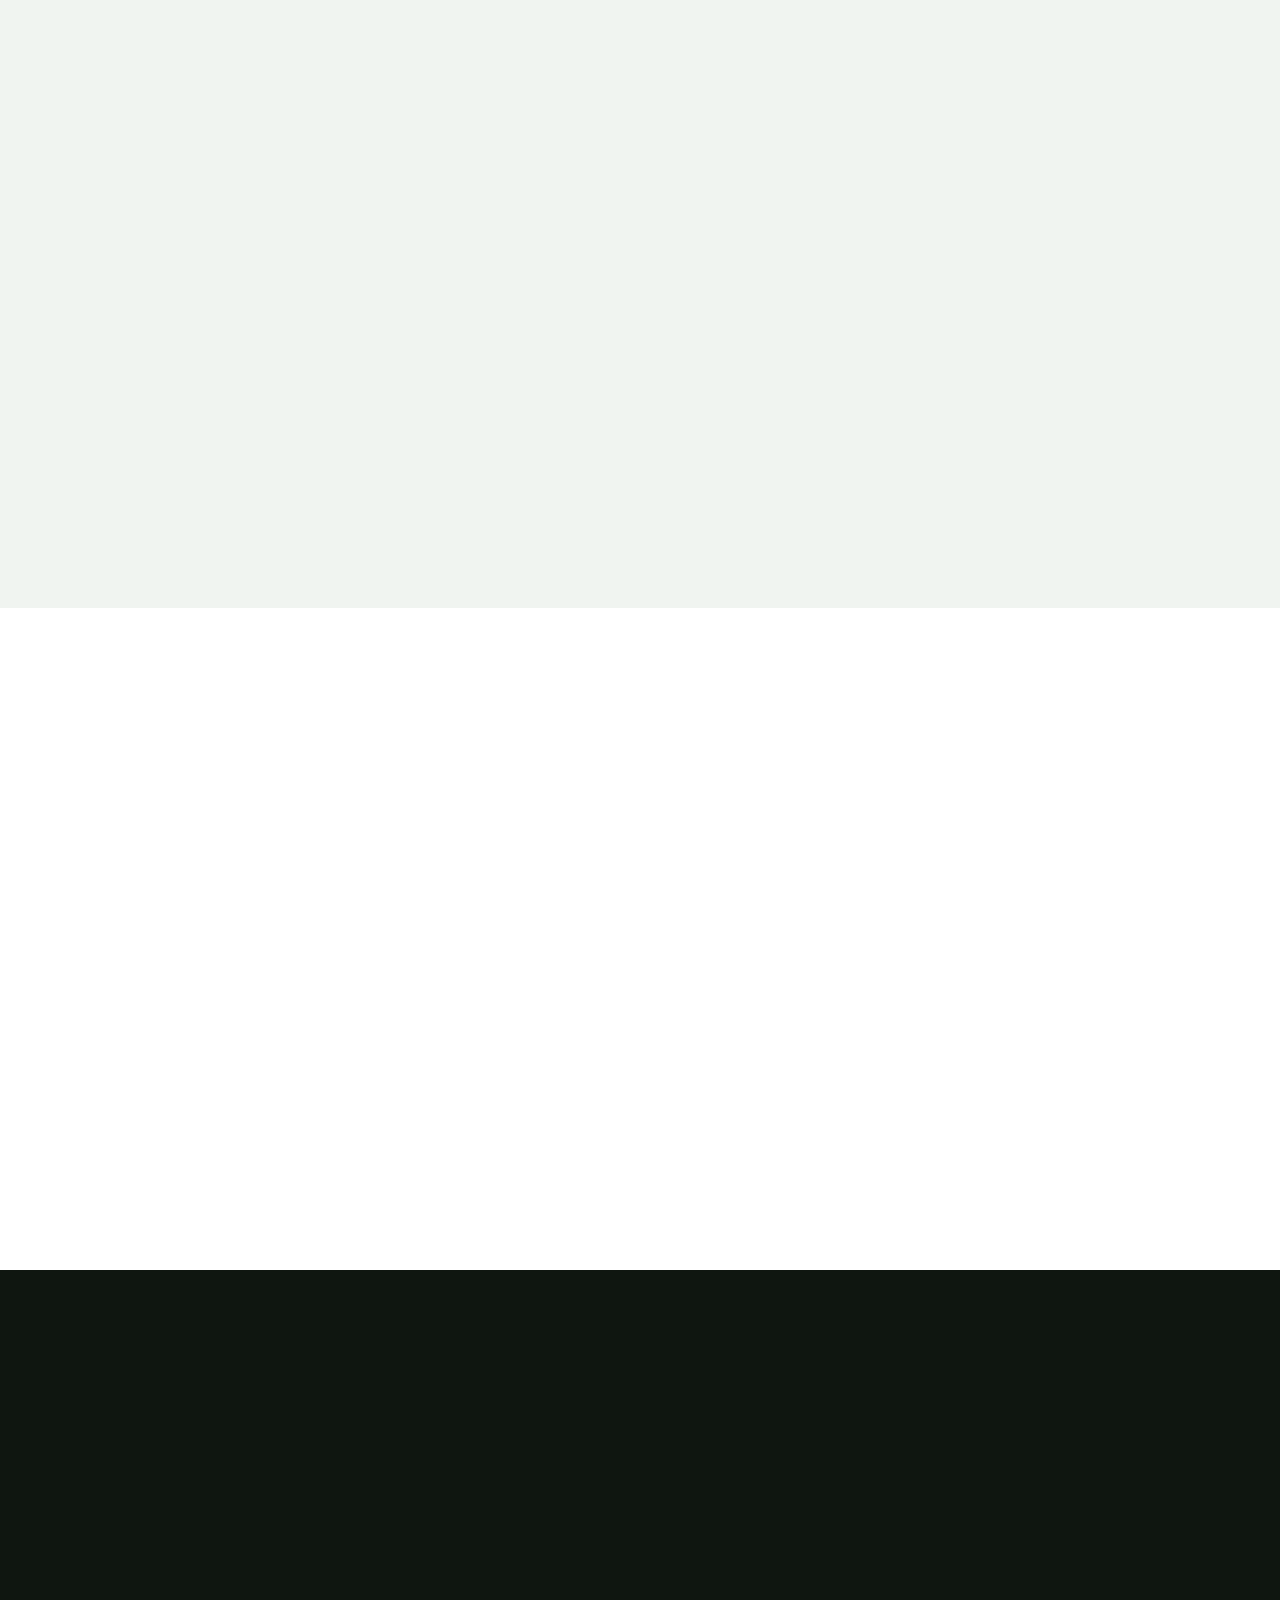
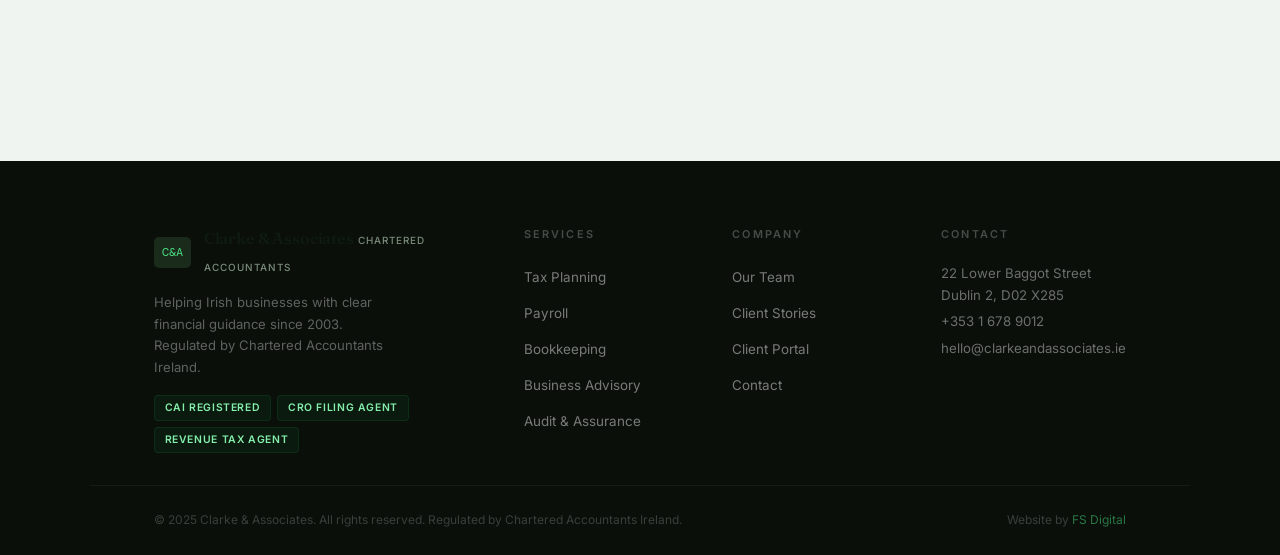
==== commit bc14f04c: "Feat: CSS Updates" ====
--- a/demos/accountancy/index.html
+++ b/demos/accountancy/index.html
@@ -511,7 +511,6 @@
                   <option>Company Secretarial</option>
                   <option>Audit &amp; Assurance</option>
                   <option>Not sure — need advice</option>
-                </select>
 
               </div>
               <div class="form-group">
@@ -574,7 +573,7 @@
     </div>
     <div class="footer-bottom">
       <p>© 2025 Clarke &amp; Associates. All rights reserved. Regulated by Chartered Accountants Ireland.</p>
-      <p class="footer-credit">Website by <a href="../../">Donis Digital</a></p>
+      <p class="footer-credit">Website by <a href="https://fsteyerdigital.com/" target="_blank" rel="noreferrer noopener">FS Digital</a></p>
     </div>
   </footer>
 
